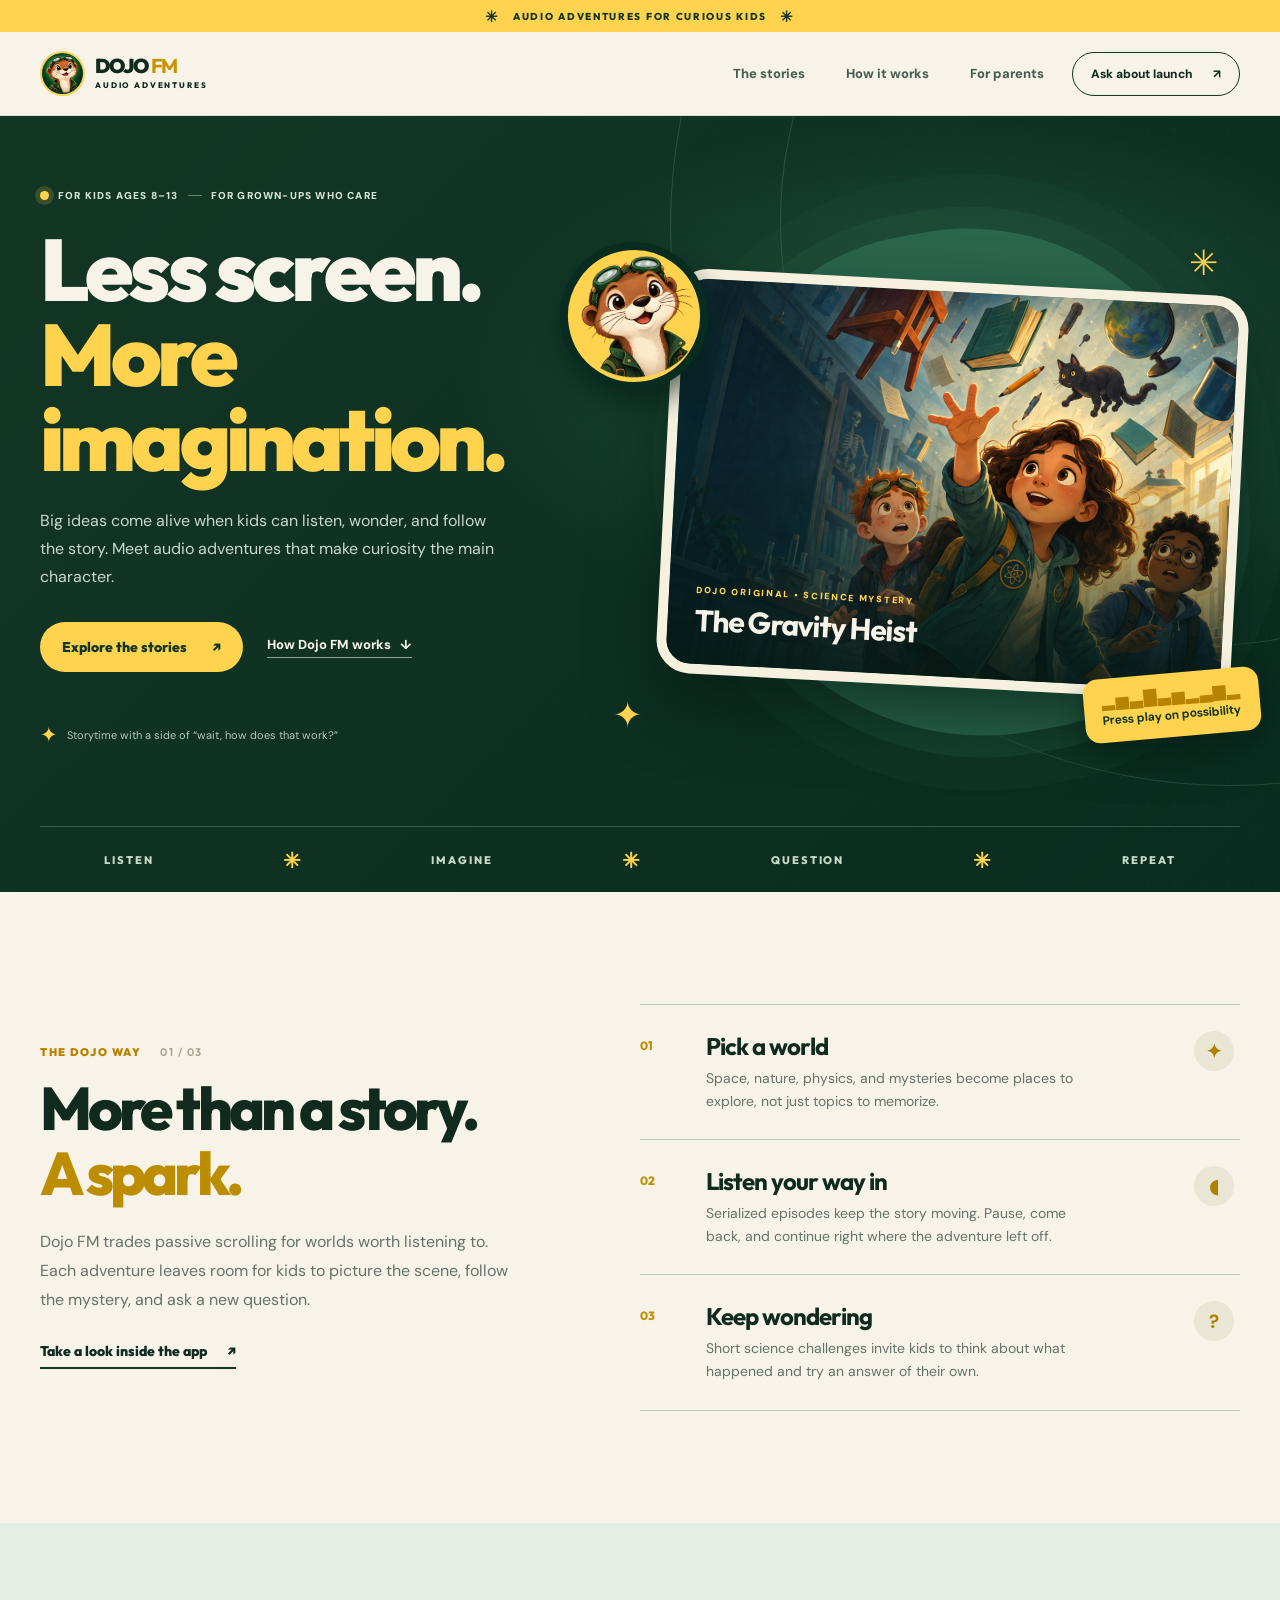
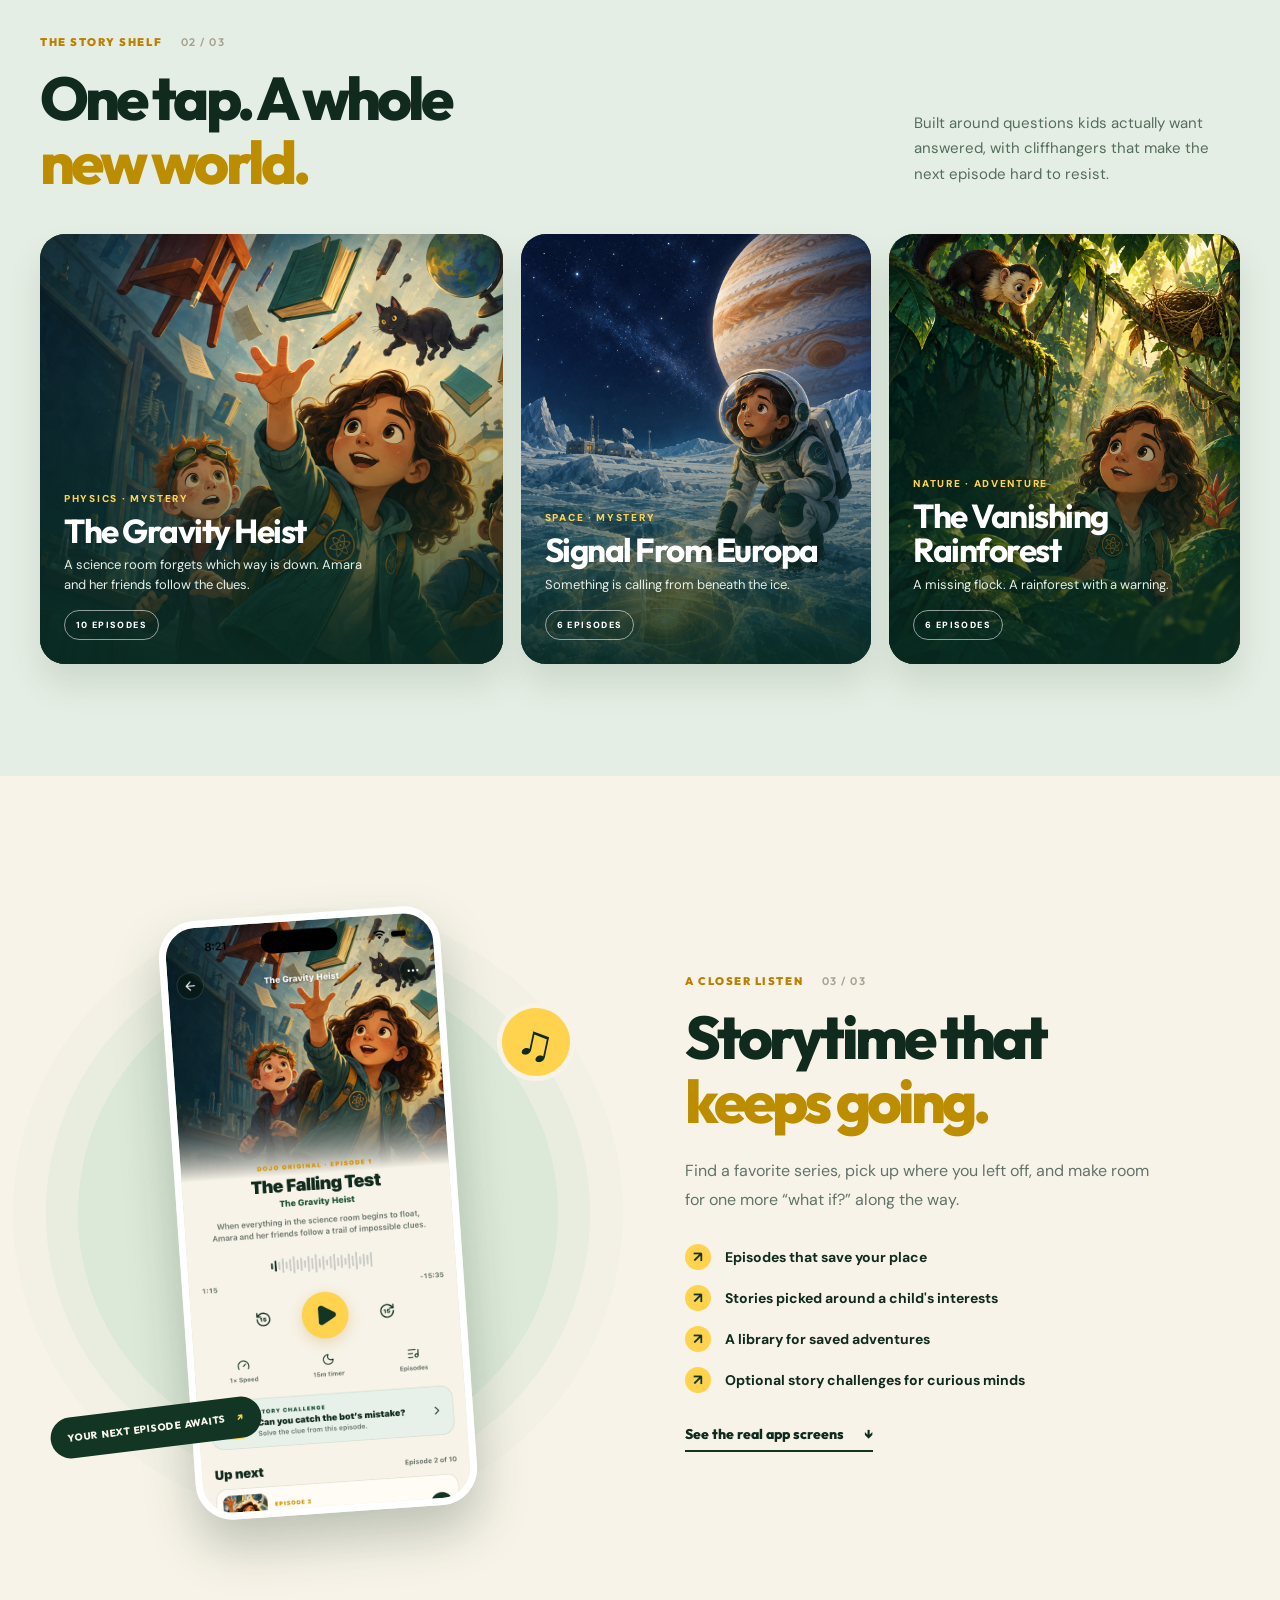
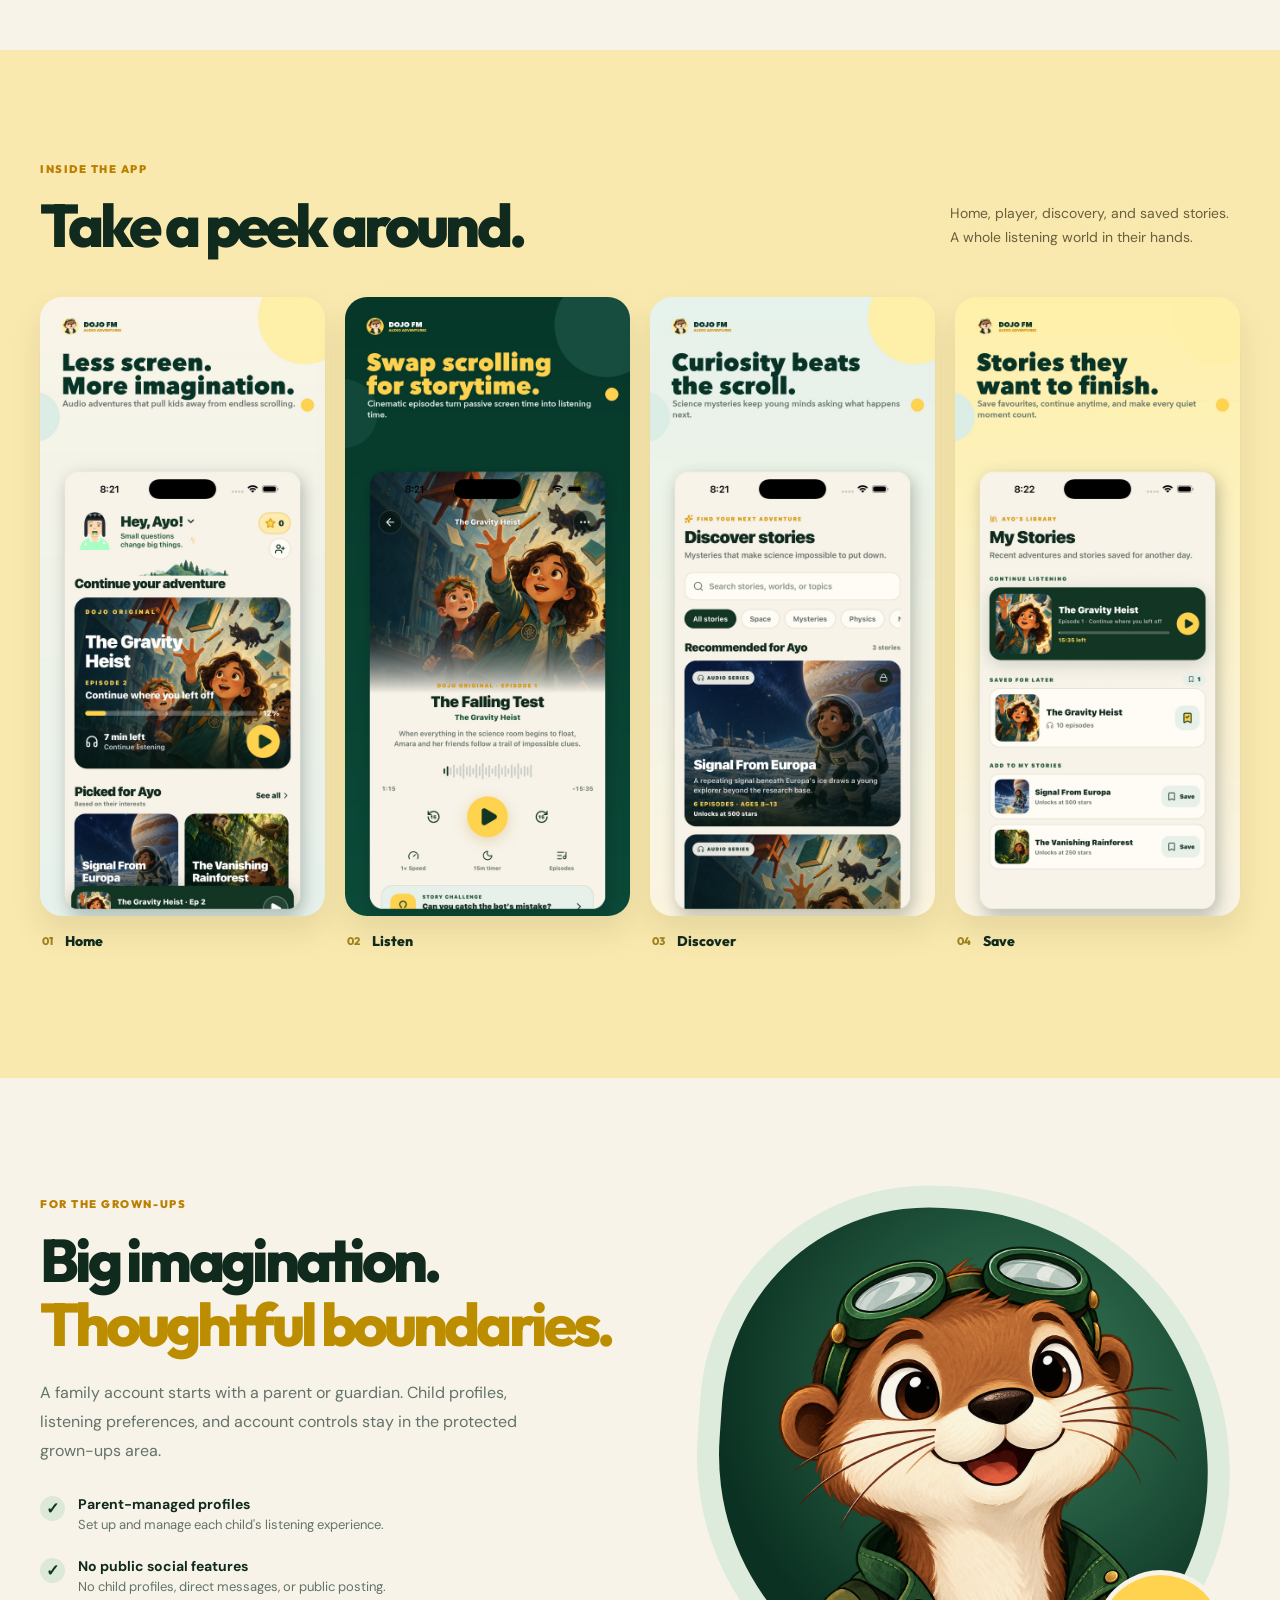
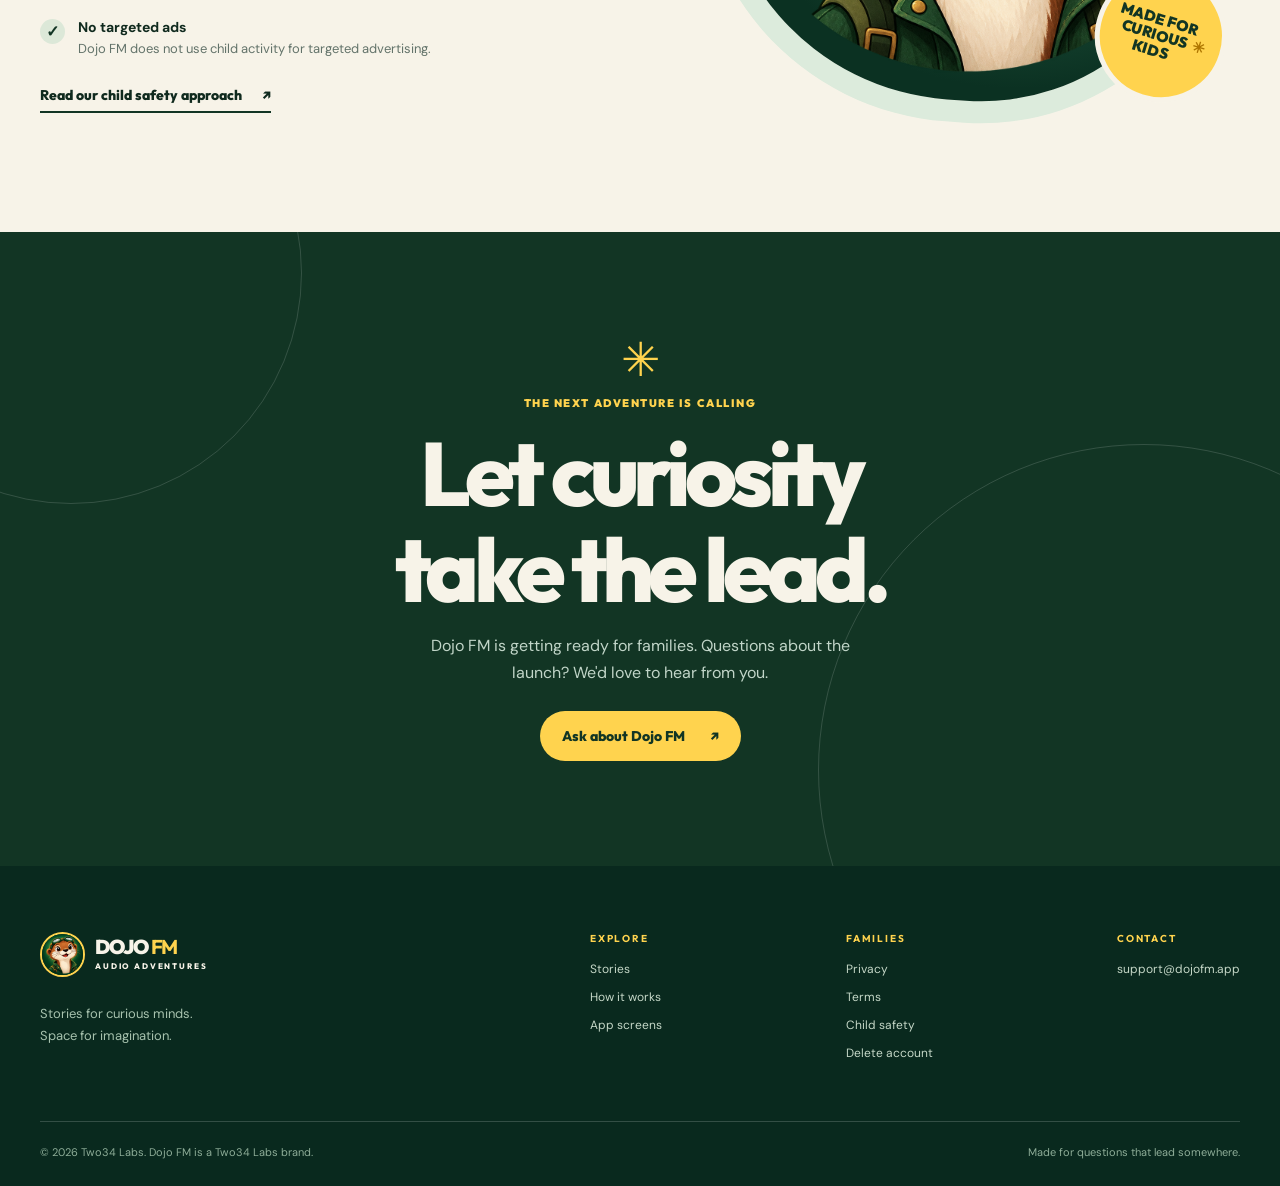
==== index.html @ deb8f006 "Launch Dojo FM landing page" ====
<!doctype html>
<html lang="en">
<head>
  <meta charset="utf-8">
  <meta name="viewport" content="width=device-width, initial-scale=1">
  <meta name="theme-color" content="#123524">
  <meta name="description" content="Dojo FM turns listening time into science-filled audio adventures for curious kids ages 8–13. Less screen. More imagination.">
  <meta property="og:type" content="website">
  <meta property="og:title" content="Dojo FM | Less screen. More imagination.">
  <meta property="og:description" content="Serialized audio adventures, science mysteries, and thoughtful tools for families.">
  <meta property="og:image" content="/assets/gravity-heist.png">
  <link rel="icon" type="image/png" href="/assets/dojo-icon.png">
  <link rel="preconnect" href="https://fonts.googleapis.com">
  <link rel="preconnect" href="https://fonts.gstatic.com" crossorigin>
  <link href="https://fonts.googleapis.com/css2?family=DM+Sans:wght@400;500;600;700;800&family=Outfit:wght@400;500;600;700;800;900&display=swap" rel="stylesheet">
  <link rel="stylesheet" href="/style.css">
  <title>Dojo FM | Less screen. More imagination.</title>
</head>
<body>
  <a class="skip-link" href="#main">Skip to content</a>
  <div class="topline"><span class="topline-star">✳</span> AUDIO ADVENTURES FOR CURIOUS KIDS <span class="topline-star">✳</span></div>
  <header class="site-header">
    <nav class="nav shell" aria-label="Main navigation">
      <a class="wordmark" href="/" aria-label="Dojo FM home"><img src="/assets/dojo-icon.png" alt="" width="42" height="42"><span>DOJO <strong>FM</strong><small>AUDIO ADVENTURES</small></span></a>
      <div class="nav-links"><a href="#stories">The stories</a><a href="#how-it-works">How it works</a><a href="#parents">For parents</a></div>
      <a class="nav-button" href="mailto:support@dojofm.app?subject=Dojo%20FM%20launch">Ask about launch <span aria-hidden="true">↗</span></a>
    </nav>
  </header>

  <main id="main">
    <section class="hero">
      <div class="hero-noise" aria-hidden="true"></div>
      <div class="hero-orbit orbit-one" aria-hidden="true"></div><div class="hero-orbit orbit-two" aria-hidden="true"></div>
      <div class="shell hero-grid">
        <div class="hero-copy">
          <div class="hero-kicker"><span class="pulse-dot"></span> FOR KIDS AGES 8–13 <span class="kicker-line"></span> FOR GROWN-UPS WHO CARE</div>
          <h1>Less screen.<br><span>More<br class="desktop-break"> imagination.</span></h1>
          <p>Big ideas come alive when kids can listen, wonder, and follow the story. Meet audio adventures that make curiosity the main character.</p>
          <div class="hero-actions"><a class="button button-yellow" href="#stories">Explore the stories <span aria-hidden="true">↗</span></a><a class="quiet-link" href="#how-it-works">How Dojo FM works <span aria-hidden="true">↓</span></a></div>
          <div class="hero-note"><span class="note-icon" aria-hidden="true">✦</span> Storytime with a side of “wait, how does that work?”</div>
        </div>
        <div class="hero-art" aria-label="Artwork from The Gravity Heist audio adventure">
          <div class="art-halo"></div>
          <div class="hero-cover"><img src="/assets/gravity-heist.png" alt="Three young explorers in a science room where everything is floating" width="1672" height="941" fetchpriority="high"><div class="cover-caption"><span>DOJO ORIGINAL • SCIENCE MYSTERY</span><strong>The Gravity Heist</strong></div></div>
          <div class="mascot-badge"><img src="/assets/dojo-mascot.png" alt="Dojo FM's cheerful goggle-wearing mascot" width="160" height="160"></div>
          <div class="float-note"><span class="float-wave" aria-hidden="true">▂▅▃▇▃▅▂▃▆▂</span><strong>Press play on possibility</strong></div>
          <span class="hero-spark spark-one" aria-hidden="true">✳</span><span class="hero-spark spark-two" aria-hidden="true">✦</span>
        </div>
      </div>
      <div class="hero-bottom shell"><span>LISTEN</span><i aria-hidden="true">✳</i><span>IMAGINE</span><i aria-hidden="true">✳</i><span>QUESTION</span><i aria-hidden="true">✳</i><span>REPEAT</span></div>
    </section>

    <section class="intro section-padding" id="how-it-works">
      <div class="shell intro-grid">
        <div class="section-heading"><div class="eyebrow">THE DOJO WAY <span>01 / 03</span></div><h2>More than a story.<br><em>A spark.</em></h2><p>Dojo FM trades passive scrolling for worlds worth listening to. Each adventure leaves room for kids to picture the scene, follow the mystery, and ask a new question.</p><a class="underlined-link" href="#inside-the-app">Take a look inside the app <span aria-hidden="true">↗</span></a></div>
        <div class="intro-stack" aria-label="How Dojo FM works">
          <article class="step"><span class="step-number">01</span><div><h3>Pick a world</h3><p>Space, nature, physics, and mysteries become places to explore, not just topics to memorize.</p></div><span class="step-icon" aria-hidden="true">✦</span></article>
          <article class="step"><span class="step-number">02</span><div><h3>Listen your way in</h3><p>Serialized episodes keep the story moving. Pause, come back, and continue right where the adventure left off.</p></div><span class="step-icon" aria-hidden="true">◖</span></article>
          <article class="step"><span class="step-number">03</span><div><h3>Keep wondering</h3><p>Short science challenges invite kids to think about what happened and try an answer of their own.</p></div><span class="step-icon" aria-hidden="true">?</span></article>
        </div>
      </div>
    </section>

    <section class="stories section-padding" id="stories">
      <div class="shell"><div class="stories-top"><div><div class="eyebrow">THE STORY SHELF <span>02 / 03</span></div><h2>One tap. A whole<br><em>new world.</em></h2></div><p>Built around questions kids actually want answered, with cliffhangers that make the next episode hard to resist.</p></div>
        <div class="story-grid">
          <article class="story-card story-lead"><img src="/assets/gravity-heist.png" alt="Floating objects and young explorers in The Gravity Heist" width="1672" height="941" loading="lazy"><div class="story-overlay"><span class="story-type">PHYSICS · MYSTERY</span><h3>The Gravity Heist</h3><p>A science room forgets which way is down. Amara and her friends follow the clues.</p><span class="episode-tag">10 EPISODES</span></div></article>
          <article class="story-card"><img src="/assets/europa.png" alt="Young explorer discovering a light beneath Europa's ice" width="900" height="1125" loading="lazy"><div class="story-overlay"><span class="story-type">SPACE · MYSTERY</span><h3>Signal From Europa</h3><p>Something is calling from beneath the ice.</p><span class="episode-tag">6 EPISODES</span></div></article>
          <article class="story-card"><img src="/assets/rainforest.png" alt="A child exploring a lush rainforest" width="900" height="1125" loading="lazy"><div class="story-overlay"><span class="story-type">NATURE · ADVENTURE</span><h3>The Vanishing Rainforest</h3><p>A missing flock. A rainforest with a warning.</p><span class="episode-tag">6 EPISODES</span></div></article>
        </div>
      </div>
    </section>

    <section class="experience section-padding" id="inside-the-app">
      <div class="shell experience-grid"><div class="experience-visual"><div class="experience-ring" aria-hidden="true"></div><div class="phone"><img src="/assets/app-player.jpg" alt="Dojo FM player showing a Gravity Heist episode and story challenge" width="1320" height="2868" loading="lazy"></div><div class="headphone-sticker" aria-hidden="true">♫</div><div class="experience-label">YOUR NEXT EPISODE AWAITS <span aria-hidden="true">↗</span></div></div>
      <div class="experience-copy"><div class="eyebrow">A CLOSER LISTEN <span>03 / 03</span></div><h2>Storytime that<br><em>keeps going.</em></h2><p>Find a favorite series, pick up where you left off, and make room for one more “what if?” along the way.</p><ul class="check-list"><li><span>↗</span> Episodes that save your place</li><li><span>↗</span> Stories picked around a child&apos;s interests</li><li><span>↗</span> A library for saved adventures</li><li><span>↗</span> Optional story challenges for curious minds</li></ul><a class="underlined-link" href="#screens">See the real app screens <span aria-hidden="true">↓</span></a></div></div>
    </section>

    <section class="screens section-padding" id="screens"><div class="shell"><div class="screens-header"><div><div class="eyebrow">INSIDE THE APP</div><h2>Take a peek around.</h2></div><p>Home, player, discovery, and saved stories. A whole listening world in their hands.</p></div><div class="screens-rail" aria-label="Dojo FM iPhone app screenshots">
      <figure><img src="/assets/screen-home.jpg" alt="Dojo FM home screen featuring The Gravity Heist and recommended audio adventures" width="1320" height="2868" loading="lazy"><figcaption><span>01</span> Home</figcaption></figure>
      <figure><img src="/assets/screen-player.jpg" alt="Dojo FM episode player with story challenge" width="1320" height="2868" loading="lazy"><figcaption><span>02</span> Listen</figcaption></figure>
      <figure><img src="/assets/screen-discover.jpg" alt="Dojo FM discover screen showing science story recommendations" width="1320" height="2868" loading="lazy"><figcaption><span>03</span> Discover</figcaption></figure>
      <figure><img src="/assets/screen-library.jpg" alt="Dojo FM My Stories library with saved and continuing stories" width="1320" height="2868" loading="lazy"><figcaption><span>04</span> Save</figcaption></figure>
    </div><p class="swipe-hint">← Swipe to explore the screens →</p></div></section>

    <section class="parents section-padding" id="parents"><div class="shell parents-grid"><div class="parents-copy"><div class="eyebrow">FOR THE GROWN-UPS</div><h2>Big imagination.<br><em>Thoughtful boundaries.</em></h2><p>A family account starts with a parent or guardian. Child profiles, listening preferences, and account controls stay in the protected grown-ups area.</p><div class="parent-points"><div><span aria-hidden="true">✓</span><p><strong>Parent-managed profiles</strong><br>Set up and manage each child&apos;s listening experience.</p></div><div><span aria-hidden="true">✓</span><p><strong>No public social features</strong><br>No child profiles, direct messages, or public posting.</p></div><div><span aria-hidden="true">✓</span><p><strong>No targeted ads</strong><br>Dojo FM does not use child activity for targeted advertising.</p></div></div><a class="underlined-link" href="/child-safety.html">Read our child safety approach <span aria-hidden="true">↗</span></a></div><div class="parent-art"><div class="parent-art-inner"><img src="/assets/dojo-mascot.png" alt="The Dojo FM mascot" width="600" height="600" loading="lazy"><div class="parent-seal">MADE FOR<br>CURIOUS<br>KIDS <span>✳</span></div></div></div></div></section>

    <section class="final-cta"><div class="shell final-cta-inner"><span class="final-star" aria-hidden="true">✳</span><div class="eyebrow">THE NEXT ADVENTURE IS CALLING</div><h2>Let curiosity<br>take the lead.</h2><p>Dojo FM is getting ready for families. Questions about the launch? We&apos;d love to hear from you.</p><a class="button button-yellow" href="mailto:support@dojofm.app?subject=Dojo%20FM%20launch">Ask about Dojo FM <span aria-hidden="true">↗</span></a></div></section>
  </main>
  <footer class="site-footer"><div class="shell footer-grid"><div><a class="wordmark footer-logo" href="/"><img src="/assets/dojo-icon.png" alt="" width="42" height="42"><span>DOJO <strong>FM</strong><small>AUDIO ADVENTURES</small></span></a><p>Stories for curious minds.<br>Space for imagination.</p></div><div class="footer-links"><div><strong>EXPLORE</strong><a href="#stories">Stories</a><a href="#how-it-works">How it works</a><a href="#screens">App screens</a></div><div><strong>FAMILIES</strong><a href="/privacy.html">Privacy</a><a href="/terms.html">Terms</a><a href="/child-safety.html">Child safety</a><a href="/delete-account.html">Delete account</a></div><div><strong>CONTACT</strong><a href="mailto:support@dojofm.app">support@dojofm.app</a></div></div></div><div class="shell footer-bottom"><span>© 2026 Two34 Labs. Dojo FM is a Two34 Labs brand.</span><span>Made for questions that lead somewhere.</span></div></footer>
</body>
</html>
---- style.css ----
:root{--forest:#123524;--forest-dark:#092c20;--leaf:#205540;--cream:#f7f3e8;--paper:#fffdf5;--yellow:#ffd34e;--yellow-soft:#ffeda1;--ink:#102a1e;--muted:#63736a;--line:#dedccd;--coral:#e67a5b}
*{box-sizing:border-box}html{scroll-behavior:smooth}body{margin:0;background:var(--cream);color:var(--ink);font-family:'DM Sans',sans-serif;-webkit-font-smoothing:antialiased}img{display:block;max-width:100%}a{color:inherit}button,a{-webkit-tap-highlight-color:transparent}.skip-link{position:absolute;left:-9999px;top:8px;z-index:1000;background:var(--yellow);padding:12px}.skip-link:focus{left:8px}.shell{width:min(1200px,calc(100% - 56px));margin-inline:auto}.topline{height:32px;background:var(--yellow);display:flex;align-items:center;justify-content:center;gap:13px;font-family:Outfit,sans-serif;font-size:10px;font-weight:800;letter-spacing:.17em;color:var(--forest)}.topline-star{font-size:15px}.site-header{background:var(--cream);border-bottom:1px solid var(--line);position:relative;z-index:20}.nav{height:83px;display:flex;align-items:center;justify-content:space-between;gap:28px}.wordmark{display:inline-flex;align-items:center;gap:10px;text-decoration:none;font-family:Outfit,sans-serif;font-size:20px;font-weight:900;letter-spacing:-.055em;line-height:.9;white-space:nowrap}.wordmark img{width:45px;height:45px;object-fit:cover;border-radius:50%;border:2px solid var(--yellow)}.wordmark strong{color:#c89200}.wordmark small{display:block;font-size:8px;font-weight:800;letter-spacing:.23em;margin-top:7px}.nav-links{display:flex;gap:clamp(20px,3.2vw,47px);margin-left:auto}.nav-links a{font-size:13px;text-decoration:none;font-weight:800;color:#465d50;transition:color .2s}.nav-links a:hover{color:#c78c00}.nav-button{display:inline-flex;align-items:center;justify-content:center;gap:20px;padding:13px 18px;border:1.5px solid var(--forest);border-radius:100px;text-decoration:none;font-size:12px;font-weight:800;white-space:nowrap;transition:background .2s,color .2s,transform .2s}.nav-button:hover{background:var(--forest);color:var(--cream);transform:translateY(-2px)}
.hero{background:radial-gradient(ellipse at 75% 34%,#23523b 0%,transparent 37%),linear-gradient(135deg,#123524 10%,#0a2c20 100%);color:var(--cream);position:relative;overflow:hidden}.hero-noise{pointer-events:none;position:absolute;inset:0;opacity:.17;background-image:radial-gradient(#ffffff30 1px,transparent 1px);background-size:27px 27px;mask-image:linear-gradient(90deg,transparent 20%,black 100%)}.hero-orbit{position:absolute;border:1px solid #dce6d125;border-radius:50%;pointer-events:none}.orbit-one{width:850px;height:850px;right:-350px;top:-320px}.orbit-two{width:1120px;height:1120px;right:-510px;top:-450px}.hero-grid{min-height:710px;display:grid;grid-template-columns:.9fr 1.1fr;align-items:center;gap:32px;padding-block:54px 28px;position:relative;z-index:2}.hero-copy{padding-bottom:30px;animation:rise .7s both}.hero-kicker{display:flex;align-items:center;gap:9px;color:#d7e5d8;font-size:10px;letter-spacing:.12em;font-weight:850;white-space:nowrap}.pulse-dot{width:9px;height:9px;border-radius:50%;background:var(--yellow);box-shadow:0 0 0 5px #ffd34e2a}.kicker-line{width:14px;height:1px;background:#dce6d170}.hero h1{font-family:Outfit,sans-serif;font-size:clamp(58px,6.8vw,104px);font-weight:850;letter-spacing:-.075em;line-height:.98;margin:25px 0 24px}.hero h1 span{color:var(--yellow)}.hero-copy>p{max-width:470px;font-size:16px;color:#c8d9ce;line-height:1.76;margin:0}.hero-actions{display:flex;align-items:center;gap:24px;flex-wrap:wrap;margin-top:31px}.button{display:inline-flex;align-items:center;justify-content:center;gap:25px;border-radius:100px;padding:16px 22px;text-decoration:none;font-family:Outfit,sans-serif;font-size:14px;font-weight:800;transition:transform .2s,box-shadow .2s}.button:hover{transform:translateY(-3px);box-shadow:0 12px 24px #0000002b}.button-yellow{background:var(--yellow);color:var(--forest)}.quiet-link{display:inline-flex;align-items:center;gap:9px;color:var(--cream);text-decoration:none;font-size:13px;font-weight:800;border-bottom:1px solid #eaf0e299;padding-bottom:4px}.hero-note{margin-top:49px;display:flex;align-items:center;gap:9px;color:#b2c9b7;font-size:11px}.note-icon{font-size:21px;color:var(--yellow)}.hero-art{height:540px;position:relative;display:flex;align-items:center;justify-content:flex-end;animation:rise .75s .12s both}.art-halo{position:absolute;right:3%;width:510px;height:510px;border-radius:48% 52% 43% 57%;transform:rotate(-10deg);background:#2a664c;box-shadow:0 0 0 22px #285e464d,0 0 0 55px #285e4620}.hero-cover{width:min(100%,575px);height:405px;position:relative;overflow:hidden;border:10px solid #f6f0df;border-radius:34px;transform:rotate(3deg);box-shadow:0 30px 65px #03180e9b}.hero-cover>img{width:100%;height:100%;object-fit:cover;object-position:55% center}.hero-cover:after{content:'';position:absolute;inset:44% 0 0;background:linear-gradient(transparent,#041a15d4)}.cover-caption{position:absolute;z-index:2;left:27px;bottom:25px;display:grid;gap:5px}.cover-caption span{color:var(--yellow);font-size:9px;font-weight:900;letter-spacing:.19em}.cover-caption strong{font-family:Outfit,sans-serif;font-size:30px;letter-spacing:-.04em}.mascot-badge{position:absolute;z-index:5;left:-38px;top:28px;width:148px;height:148px;border-radius:50%;background:var(--yellow);border:8px solid var(--forest-dark);display:grid;place-items:center;transform:rotate(-10deg);box-shadow:0 14px 26px #061f17a1}.mascot-badge img{width:134px;height:134px;object-fit:contain}.float-note{position:absolute;z-index:5;right:-20px;bottom:17px;background:var(--yellow);color:var(--forest);padding:14px 18px;border-radius:15px;transform:rotate(-5deg);box-shadow:0 12px 24px #041c147d;display:grid;gap:3px;font-size:12px}.float-wave{color:#b78400;font-size:17px;letter-spacing:1px;line-height:1}.hero-spark{position:absolute;color:var(--yellow);font-size:35px}.spark-one{right:22px;top:26px}.spark-two{left:15px;bottom:16px}.hero-bottom{position:relative;z-index:2;border-top:1px solid #ffffff32;display:flex;align-items:center;justify-content:space-around;min-height:66px;color:#c7dbc7;font-family:Outfit,sans-serif;font-size:11px;font-weight:800;letter-spacing:.18em}.hero-bottom i{font-size:21px;color:var(--yellow);font-style:normal}
.section-padding{padding-block:112px}.eyebrow{font-family:Outfit,sans-serif;font-size:11px;font-weight:900;color:#bb8000;letter-spacing:.14em}.eyebrow span{font-weight:600;color:#a5a18f;margin-left:15px}h2{font-family:Outfit,sans-serif;font-size:clamp(42px,4.7vw,68px);line-height:1.07;letter-spacing:-.065em;margin:17px 0 23px;font-weight:800}h2 em{font-style:normal;color:#bd8d00}.intro{background:var(--cream)}.intro-grid{display:grid;grid-template-columns:.88fr 1.12fr;gap:clamp(45px,10vw,160px);align-items:center}.section-heading>p{font-size:16px;line-height:1.8;color:var(--muted);max-width:480px;margin:0 0 26px}.underlined-link{display:inline-flex;align-items:center;gap:20px;text-decoration:none;border-bottom:2px solid var(--forest);padding-bottom:7px;font-family:Outfit,sans-serif;font-size:14px;font-weight:800;transition:gap .2s}.underlined-link:hover{gap:27px}.intro-stack{border-top:1px solid #bfc7b8}.step{display:grid;grid-template-columns:48px 1fr 46px;gap:18px;align-items:start;padding:26px 0;border-bottom:1px solid #bfc7b8}.step-number{font-family:Outfit,sans-serif;font-size:12px;font-weight:800;color:#bf9009;padding-top:7px}.step h3{font-family:Outfit,sans-serif;letter-spacing:-.04em;font-size:24px;margin:0 0 6px}.step p{max-width:390px;color:var(--muted);line-height:1.65;font-size:14px;margin:0}.step-icon{width:40px;height:40px;border-radius:50%;background:#e9e6d5;color:#ae8200;display:grid;place-items:center;font-size:19px;font-weight:800}
.stories{background:#e5eee4}.stories-top{display:flex;justify-content:space-between;align-items:end;gap:30px;margin-bottom:40px}.stories-top h2{margin-bottom:0}.stories-top>p{max-width:326px;font-size:15px;color:#536e5b;line-height:1.7;margin:0 0 7px}.story-grid{display:grid;grid-template-columns:1.32fr 1fr 1fr;gap:18px}.story-card{position:relative;min-height:430px;border-radius:25px;overflow:hidden;background:#16392d;box-shadow:0 20px 33px #27463120;isolation:isolate;transition:transform .25s}.story-card:hover{transform:translateY(-6px)}.story-card>img{width:100%;height:100%;object-fit:cover;position:absolute;inset:0;transition:transform .5s}.story-card:hover>img{transform:scale(1.04)}.story-card:after{content:'';position:absolute;inset:30% 0 0;background:linear-gradient(transparent,#082a20eb);z-index:1}.story-lead>img{object-position:54% center}.story-overlay{position:absolute;z-index:2;inset:auto 24px 24px;color:#fff;display:flex;flex-direction:column;align-items:flex-start}.story-type{font-size:10px;letter-spacing:.17em;font-weight:850;color:var(--yellow)}.story-overlay h3{font-family:Outfit,sans-serif;font-size:clamp(25px,2.6vw,37px);line-height:1.04;letter-spacing:-.045em;margin:9px 0 7px}.story-overlay p{font-size:13px;line-height:1.5;color:#e4eee6;max-width:320px;margin:0 0 16px}.episode-tag{font-size:9px;font-weight:850;letter-spacing:.15em;border:1px solid #ffffff8c;border-radius:100px;padding:8px 11px}
.experience{background:var(--cream)}.experience-grid{display:grid;grid-template-columns:1fr 1fr;gap:90px;align-items:center}.experience-visual{height:650px;position:relative;display:grid;place-items:center}.experience-ring{position:absolute;width:480px;height:480px;max-width:100%;border-radius:50%;background:#dce8d8;box-shadow:0 0 0 32px #dce8d876,0 0 0 65px #dce8d82e}.phone{height:600px;width:282px;position:relative;z-index:2;border:7px solid #ffffff;border-radius:37px;overflow:hidden;box-shadow:0 26px 50px #233e2a45;transform:rotate(-4deg)}.phone img{width:100%;height:100%;object-fit:cover}.headphone-sticker{position:absolute;right:20px;top:115px;z-index:3;width:78px;height:78px;border-radius:50%;background:var(--yellow);display:grid;place-items:center;font-size:49px;font-family:Outfit,sans-serif;transform:rotate(12deg);border:5px solid var(--cream)}.experience-label{position:absolute;left:10px;bottom:90px;z-index:3;background:var(--forest);color:var(--cream);font-family:Outfit,sans-serif;font-size:10px;font-weight:800;letter-spacing:.08em;padding:14px 17px;border-radius:100px;transform:rotate(-7deg)}.experience-label span{color:var(--yellow);margin-left:8px}.experience-copy>p{color:var(--muted);font-size:16px;line-height:1.8;max-width:475px}.check-list{list-style:none;padding:0;margin:30px 0;display:grid;gap:15px}.check-list li{display:flex;align-items:center;gap:14px;font-size:14px;font-weight:700}.check-list li span{display:grid;place-items:center;width:26px;height:26px;border-radius:50%;background:var(--yellow);color:var(--forest);font-size:15px}
.screens{background:#f9e9ae}.screens-header{display:flex;align-items:end;justify-content:space-between;gap:30px;margin-bottom:39px}.screens-header h2{margin-bottom:0}.screens-header>p{max-width:290px;color:#695f3e;font-size:14px;line-height:1.7;margin:0 0 8px}.screens-rail{display:grid;grid-template-columns:repeat(4,minmax(0,1fr));gap:20px}.screens-rail figure{margin:0;min-width:0}.screens-rail figure img{width:100%;height:auto;border-radius:22px;box-shadow:0 16px 30px #5e552f1f}.screens-rail figcaption{display:flex;align-items:center;gap:12px;padding:16px 2px;font-family:Outfit,sans-serif;font-weight:800;font-size:14px}.screens-rail figcaption span{font-size:11px;color:#9c811d}.swipe-hint{display:none}
.parents{background:var(--cream)}.parents-grid{display:grid;grid-template-columns:1.02fr .98fr;gap:75px;align-items:center}.parents-copy>p{color:var(--muted);font-size:16px;line-height:1.8;max-width:530px}.parent-points{margin:28px 0 25px;display:grid;gap:20px}.parent-points>div{display:flex;align-items:flex-start;gap:13px}.parent-points>div>span{display:grid;place-items:center;width:25px;height:25px;border-radius:50%;background:#dce8d8;color:var(--forest);font-weight:850;flex:none;margin-top:2px}.parent-points p{margin:0;color:var(--muted);font-size:13px;line-height:1.55}.parent-points strong{color:var(--ink);font-size:14px}.parent-art{height:530px;display:grid;place-items:center}.parent-art-inner{width:490px;height:490px;max-width:100%;border-radius:44% 56% 48% 52%;background:radial-gradient(circle at 60% 35%,#3a7e5a,#0b3122 70%);position:relative;display:grid;place-items:center;transform:rotate(4deg);box-shadow:0 0 0 22px #dcebdc}.parent-art-inner>img{width:97%;height:97%;object-fit:contain;transform:rotate(-4deg)}.parent-seal{position:absolute;right:-30px;bottom:12px;width:132px;height:132px;border-radius:50%;background:var(--yellow);border:5px solid var(--cream);display:flex;align-items:center;justify-content:center;text-align:center;transform:rotate(13deg);font-family:Outfit,sans-serif;font-weight:900;font-size:15px;line-height:1.05;color:var(--forest)}.parent-seal span{display:block;color:#ae7500}
.final-cta{background:var(--forest);color:var(--cream);padding-block:105px;position:relative;overflow:hidden}.final-cta:before,.final-cta:after{content:'';width:460px;height:460px;border:1px solid #ffffff25;border-radius:50%;position:absolute;top:-190px;left:-160px}.final-cta:after{top:auto;left:auto;right:-190px;bottom:-230px;width:650px;height:650px}.final-cta-inner{text-align:center;position:relative;z-index:1;display:flex;flex-direction:column;align-items:center}.final-star{color:var(--yellow);font-size:47px;line-height:1}.final-cta .eyebrow{color:var(--yellow);margin-top:12px}.final-cta h2{font-size:clamp(53px,7vw,91px);margin:15px 0;color:var(--cream)}.final-cta p{color:#c1d5c8;line-height:1.7;max-width:470px;margin:0 0 25px}.final-fine{display:block;color:#a6c0af;font-size:10px;margin-top:19px;line-height:1.5}.site-footer{background:#09291e;color:var(--cream);padding:66px 0 27px}.footer-grid{display:grid;grid-template-columns:1fr 1.3fr;gap:50px}.footer-logo strong{color:var(--yellow)}.footer-grid>div:first-child>p{font-size:13px;line-height:1.7;color:#a7c2ae;margin-top:21px}.footer-links{display:flex;justify-content:space-between;gap:30px}.footer-links>div{display:flex;flex-direction:column;gap:12px}.footer-links strong{font-family:Outfit,sans-serif;font-size:10px;letter-spacing:.18em;color:var(--yellow);margin-bottom:4px}.footer-links a{font-size:12px;color:#c5d7c7;text-decoration:none}.footer-links a:hover{text-decoration:underline}.footer-bottom{border-top:1px solid #ffffff2c;margin-top:60px;padding-top:23px;display:flex;justify-content:space-between;gap:25px;color:#8ead98;font-size:11px}
@keyframes rise{from{opacity:0;transform:translateY(20px)}to{opacity:1;transform:translateY(0)}}

/* Family information pages */
.legal-hero{background:var(--forest);color:var(--cream);padding:75px 0 80px}.legal-hero .eyebrow{color:var(--yellow)}.legal-hero h1{font-family:Outfit,sans-serif;font-size:clamp(45px,6vw,72px);line-height:1.05;letter-spacing:-.06em;margin:15px 0}.legal-hero p{max-width:700px;color:#cfddce;line-height:1.75;font-size:16px;margin:0}.legal-content{padding:70px 0 110px}.legal-layout{display:grid;grid-template-columns:190px minmax(0,1fr);gap:65px}.legal-aside{position:sticky;top:35px;align-self:start}.legal-aside strong{display:block;font-family:Outfit,sans-serif;font-size:11px;letter-spacing:.13em;margin-bottom:18px;color:#ad840a}.legal-aside a{display:block;text-decoration:none;font-size:13px;color:#64776a;padding:10px 0;border-bottom:1px solid var(--line)}.legal-aside a:hover{color:var(--forest)}.legal-article{background:var(--paper);border:1px solid var(--line);border-radius:24px;padding:clamp(28px,5vw,65px);box-shadow:0 16px 45px #2a44210d}.legal-article section{margin-bottom:38px}.legal-article section:last-child{margin-bottom:0}.legal-article h2{font-size:23px;letter-spacing:-.03em;margin:0 0 12px}.legal-article p,.legal-article li{font-size:14px;color:#56665b;line-height:1.8}.legal-article p{margin:0 0 11px}.legal-article ul{padding-left:21px;margin:0}.legal-article li{margin-bottom:7px}.legal-article a{color:#996f00;font-weight:800}.legal-date{display:inline-block;margin-top:24px;font-size:12px;color:#79907e}.help-card{padding:23px;background:#e4eee4;border-radius:17px;margin-top:35px}.help-card strong{font-size:15px}.help-card p{margin:5px 0 0}

@media(max-width:1050px){.hero-grid{gap:0}.hero h1{font-size:clamp(59px,7vw,85px)}.hero-art{height:480px}.hero-cover{height:350px}.mascot-badge{left:-15px}.float-note{right:0}.experience-grid{gap:40px}.parents-grid{gap:35px}.story-card{min-height:390px}.story-overlay{inset:auto 18px 20px}.story-overlay h3{font-size:27px}}
@media(max-width:760px){.shell{width:min(100% - 36px,560px)}.nav{height:70px}.nav-links{display:none}.nav-button{font-size:11px;gap:8px;padding:10px 12px}.hero-grid{display:flex;flex-direction:column;align-items:stretch;padding:64px 0 24px}.hero-copy{padding:0}.hero h1{font-size:clamp(55px,11vw,76px);margin:23px 0 18px}.hero-copy>p{font-size:15px}.hero-note{margin-top:28px}.hero-art{height:420px;margin:30px 0 0}.hero-cover{height:325px;width:93%;margin-left:auto;margin-right:auto}.art-halo{width:330px;height:330px;right:6%}.mascot-badge{width:116px;height:116px;left:0;top:4px;border-width:6px}.mascot-badge img{width:106px;height:106px}.float-note{right:0;bottom:4px}.hero-bottom{min-height:58px;font-size:9px;letter-spacing:.06em}.hero-bottom i{font-size:16px}.section-padding{padding-block:75px}.intro-grid,.experience-grid,.parents-grid{grid-template-columns:1fr;gap:43px}.intro-stack{margin-top:0}.stories-top,.screens-header{display:block}.stories-top>p,.screens-header>p{margin-top:17px;max-width:490px}.story-grid{display:flex;overflow-x:auto;scroll-snap-type:x mandatory;gap:15px;padding:0 3px 18px;scrollbar-width:thin}.story-card,.story-lead{min-width:min(76vw,340px);min-height:420px;scroll-snap-align:start}.experience-visual{height:535px;order:2}.experience-copy{order:1}.phone{width:240px;height:510px}.experience-ring{width:355px;height:355px}.headphone-sticker{right:30px;top:45px}.experience-label{bottom:45px}.screens-rail{display:flex;overflow-x:auto;scroll-snap-type:x mandatory;gap:14px;padding:2px 2px 15px;scrollbar-width:thin}.screens-rail figure{width:min(71vw,290px);flex:0 0 auto;scroll-snap-align:start}.swipe-hint{display:block;text-align:center;color:#8c7940;font-size:11px;margin:18px 0 0}.parents-copy{order:1}.parent-art{order:2;height:390px}.parent-art-inner{width:345px;height:345px}.parent-seal{width:100px;height:100px;right:-2px;font-size:11px}.final-cta{padding-block:84px}.footer-grid{grid-template-columns:1fr;gap:38px}.footer-links{flex-wrap:wrap;justify-content:flex-start;gap:35px 55px}.footer-bottom{flex-direction:column;gap:7px;margin-top:50px}.legal-layout{grid-template-columns:1fr;gap:24px}.legal-aside{position:static;display:flex;flex-wrap:wrap;gap:10px}.legal-aside strong{flex:0 0 100%;margin-bottom:0}.legal-aside a{padding:8px 12px;border:1px solid var(--line);border-radius:100px}.legal-content{padding:35px 0 70px}}
@media(max-width:410px){.topline{font-size:8px;gap:7px}.wordmark{font-size:18px}.wordmark img{width:40px;height:40px}.nav-button{font-size:0;width:42px;height:42px;padding:0}.nav-button span{font-size:17px}.hero-kicker{font-size:8px;gap:7px}.hero h1{font-size:54px}.hero-actions{gap:17px}.button{font-size:13px;padding:14px 17px}.hero-art{height:360px}.hero-cover{height:275px;border-width:7px;border-radius:23px}.cover-caption{left:14px;bottom:14px}.cover-caption strong{font-size:23px}.cover-caption span{font-size:7px}.mascot-badge{width:88px;height:88px}.mascot-badge img{width:82px;height:82px}.float-note{font-size:9px}.hero-bottom{font-size:8px}.hero-bottom i:nth-of-type(3){display:none}.hero-bottom span:last-child{display:none}.step{grid-template-columns:32px 1fr 35px;gap:8px}.step h3{font-size:21px}.step p{font-size:13px}}
@media(prefers-reduced-motion:reduce){html{scroll-behavior:auto}*,*::before,*::after{animation-duration:.01ms!important;transition-duration:.01ms!important}}
html,body{overflow-x:clip}
.hero h1{letter-spacing:-.055em}
@media(max-width:410px){.nav-button{font-size:11px;width:auto;height:auto;padding:10px 12px}.nav-button span{font-size:13px}.hero h1{font-size:51px}}
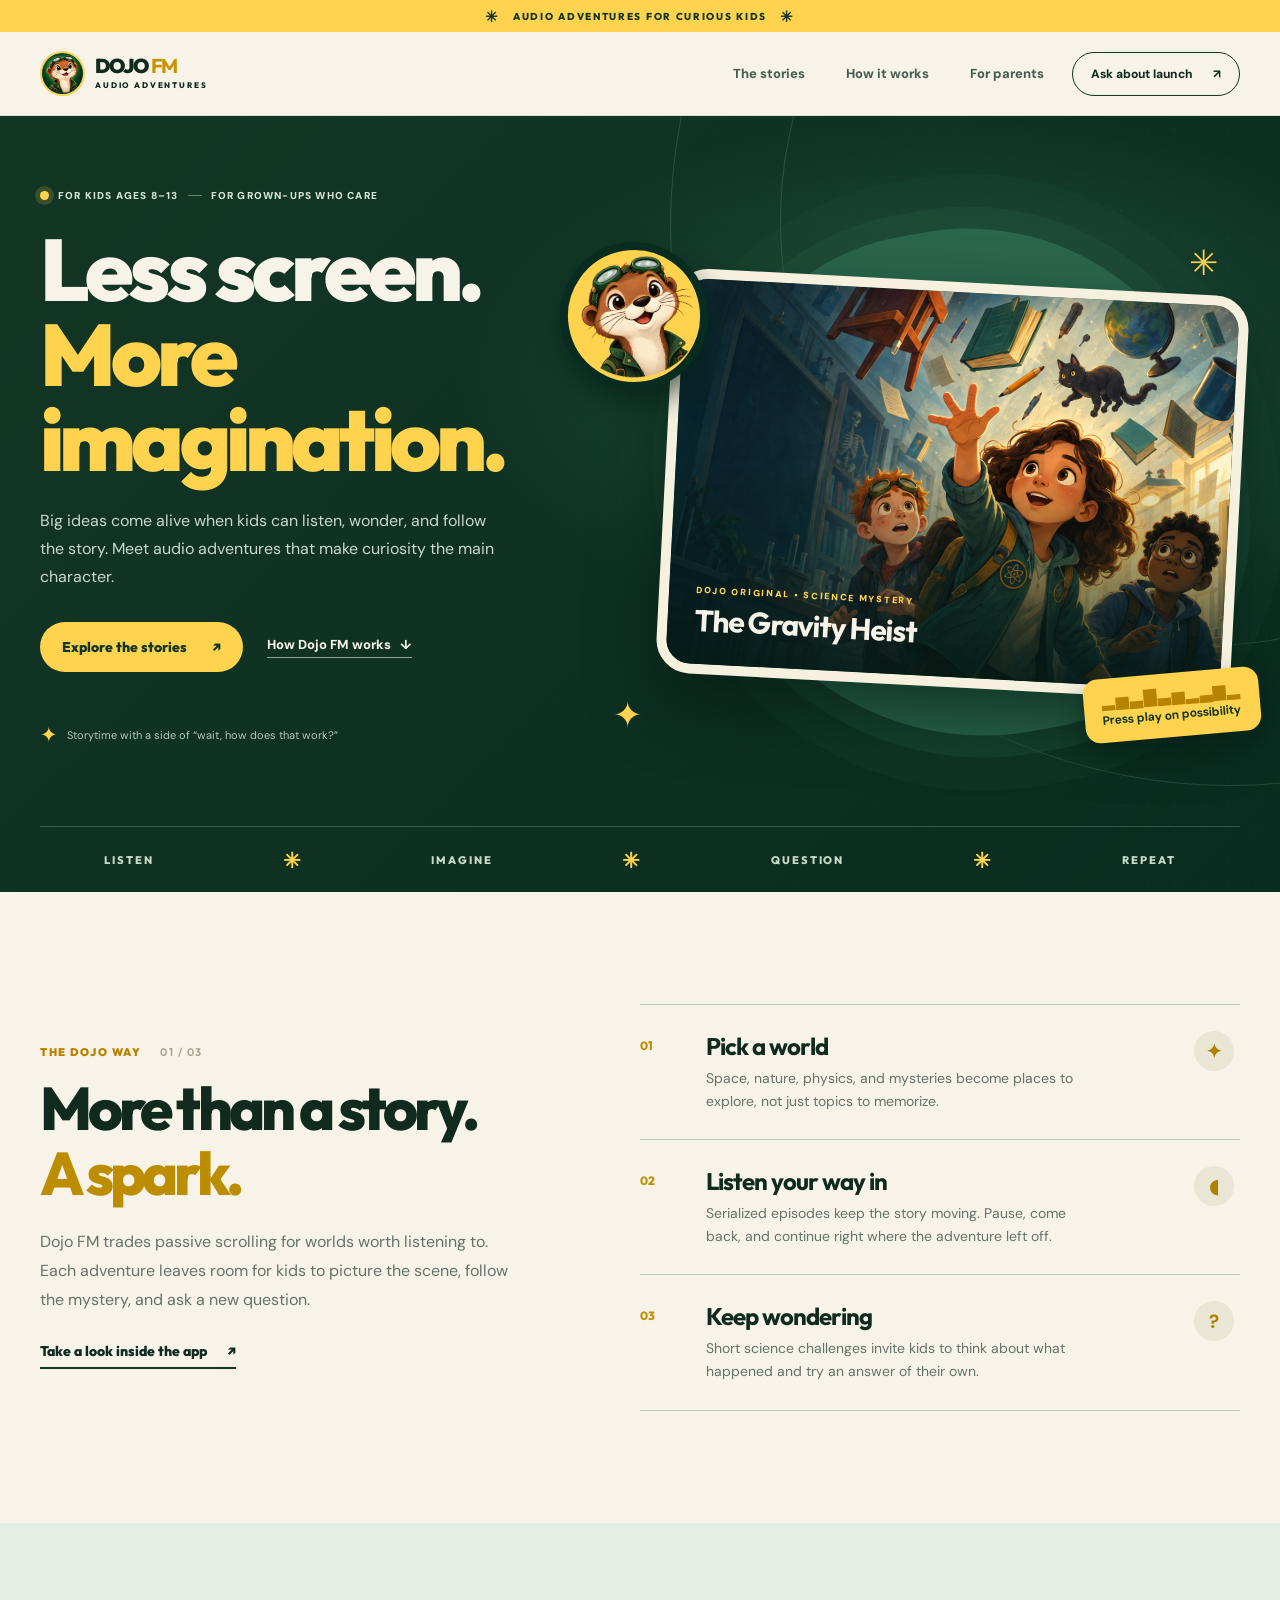
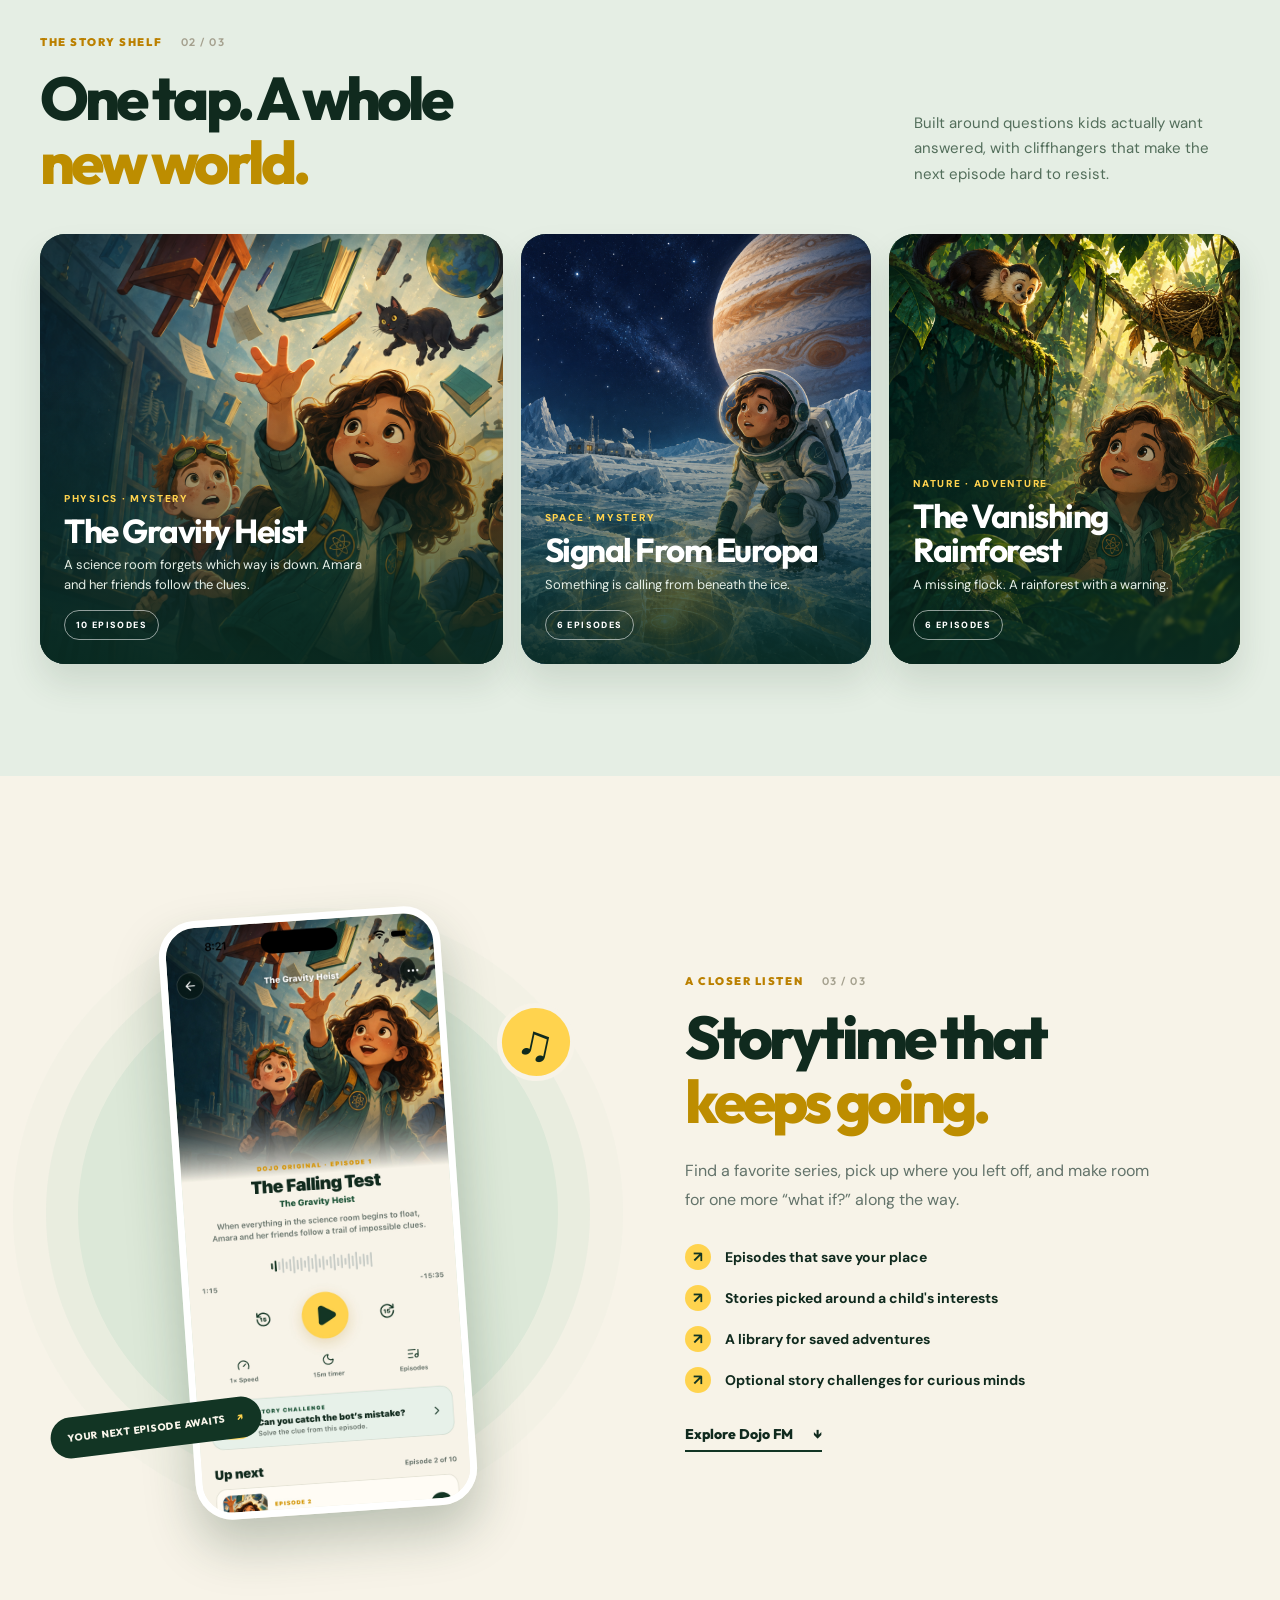
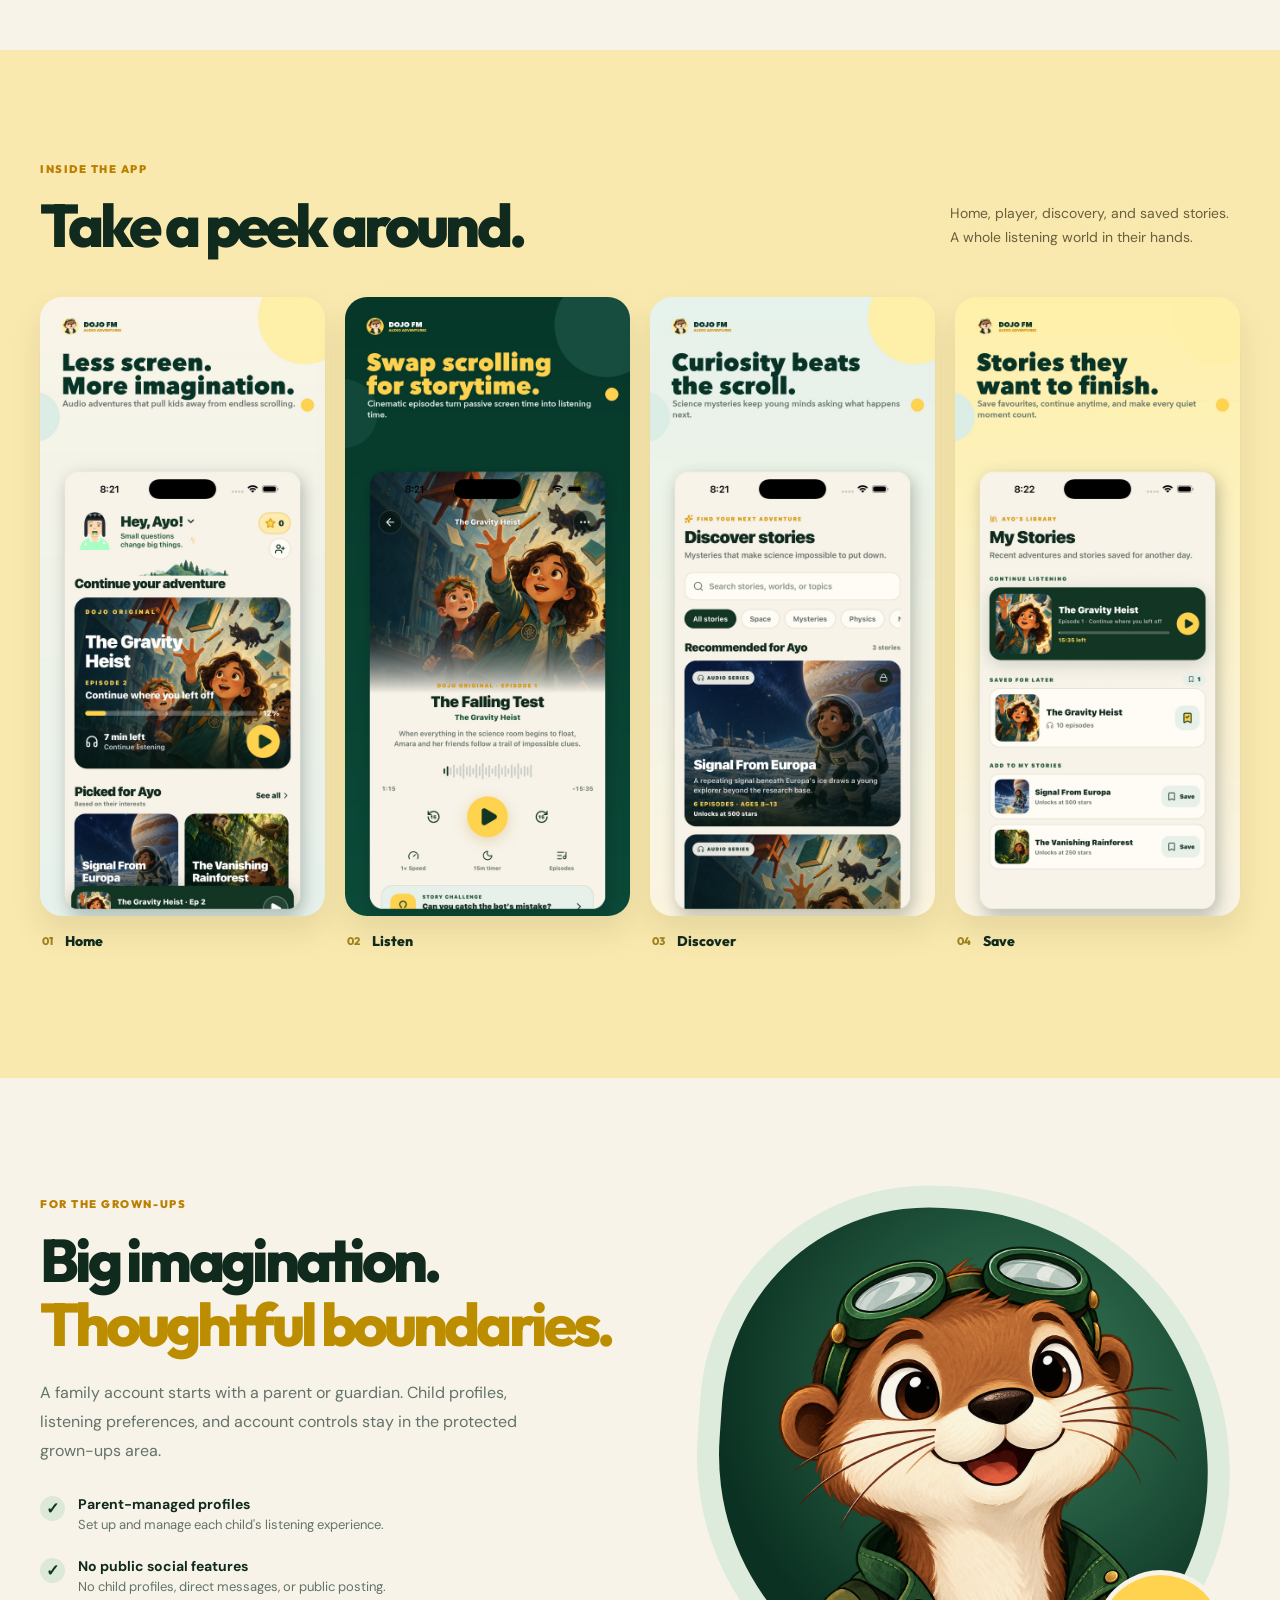
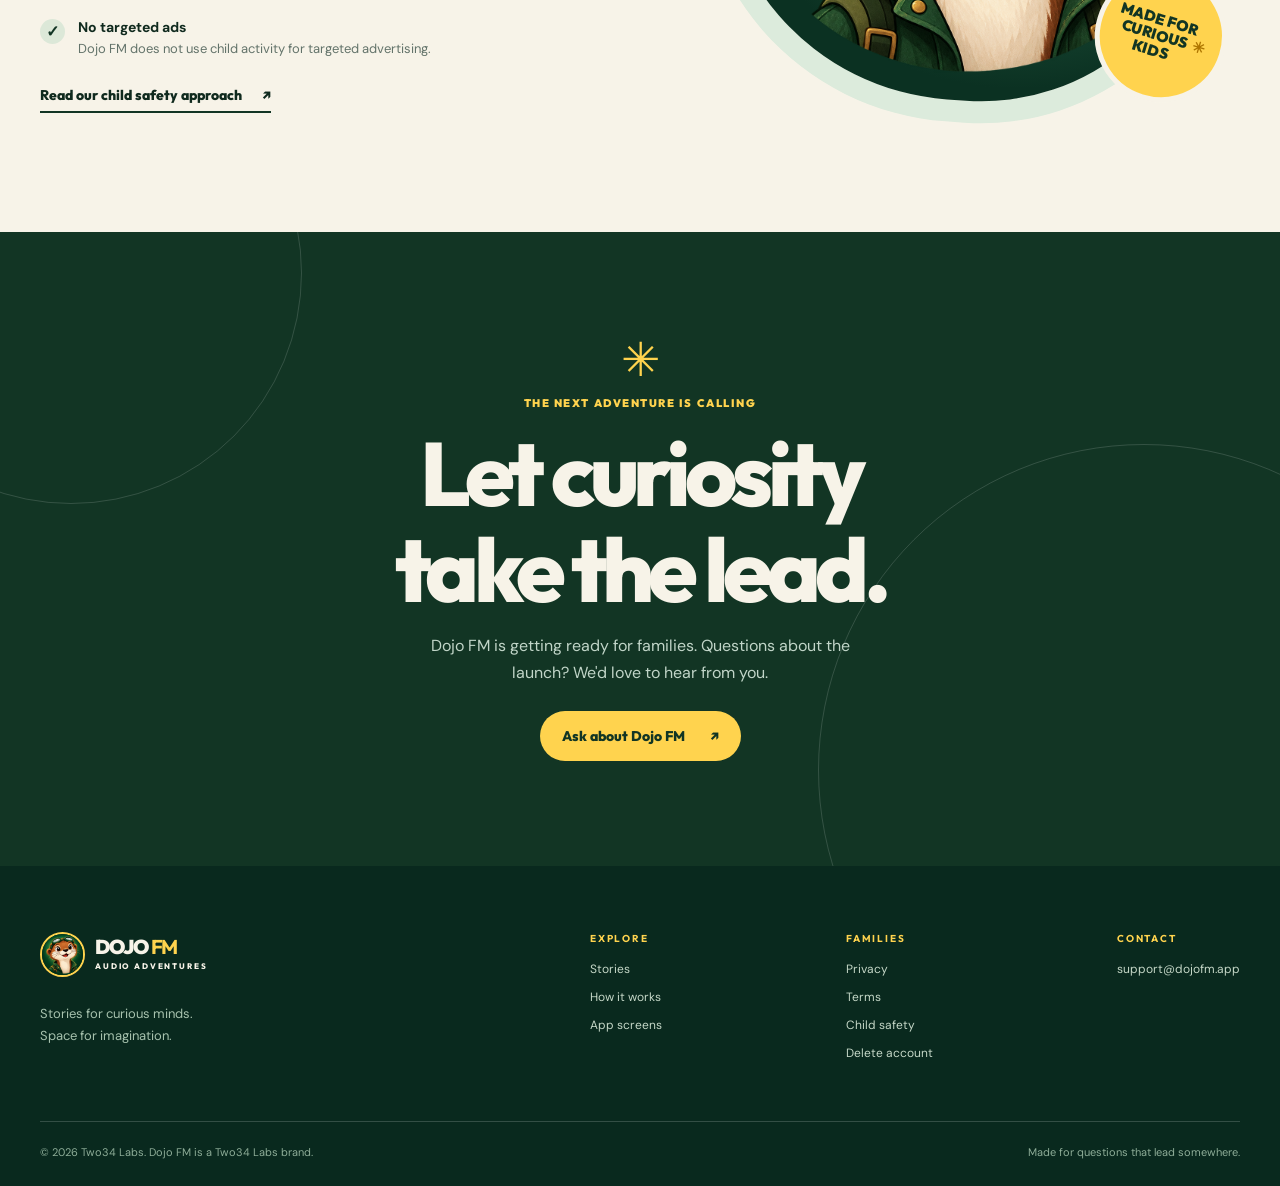
==== commit 9866f65d: "Refine app gallery link copy" ====
--- a/index.html
+++ b/index.html
@@ -73,7 +73,7 @@
 
     <section class="experience section-padding" id="inside-the-app">
       <div class="shell experience-grid"><div class="experience-visual"><div class="experience-ring" aria-hidden="true"></div><div class="phone"><img src="/assets/app-player.jpg" alt="Dojo FM player showing a Gravity Heist episode and story challenge" width="1320" height="2868" loading="lazy"></div><div class="headphone-sticker" aria-hidden="true">♫</div><div class="experience-label">YOUR NEXT EPISODE AWAITS <span aria-hidden="true">↗</span></div></div>
-      <div class="experience-copy"><div class="eyebrow">A CLOSER LISTEN <span>03 / 03</span></div><h2>Storytime that<br><em>keeps going.</em></h2><p>Find a favorite series, pick up where you left off, and make room for one more “what if?” along the way.</p><ul class="check-list"><li><span>↗</span> Episodes that save your place</li><li><span>↗</span> Stories picked around a child&apos;s interests</li><li><span>↗</span> A library for saved adventures</li><li><span>↗</span> Optional story challenges for curious minds</li></ul><a class="underlined-link" href="#screens">See the real app screens <span aria-hidden="true">↓</span></a></div></div>
+      <div class="experience-copy"><div class="eyebrow">A CLOSER LISTEN <span>03 / 03</span></div><h2>Storytime that<br><em>keeps going.</em></h2><p>Find a favorite series, pick up where you left off, and make room for one more “what if?” along the way.</p><ul class="check-list"><li><span>↗</span> Episodes that save your place</li><li><span>↗</span> Stories picked around a child&apos;s interests</li><li><span>↗</span> A library for saved adventures</li><li><span>↗</span> Optional story challenges for curious minds</li></ul><a class="underlined-link" href="#screens">Explore Dojo FM <span aria-hidden="true">↓</span></a></div></div>
     </section>
 
     <section class="screens section-padding" id="screens"><div class="shell"><div class="screens-header"><div><div class="eyebrow">INSIDE THE APP</div><h2>Take a peek around.</h2></div><p>Home, player, discovery, and saved stories. A whole listening world in their hands.</p></div><div class="screens-rail" aria-label="Dojo FM iPhone app screenshots">
